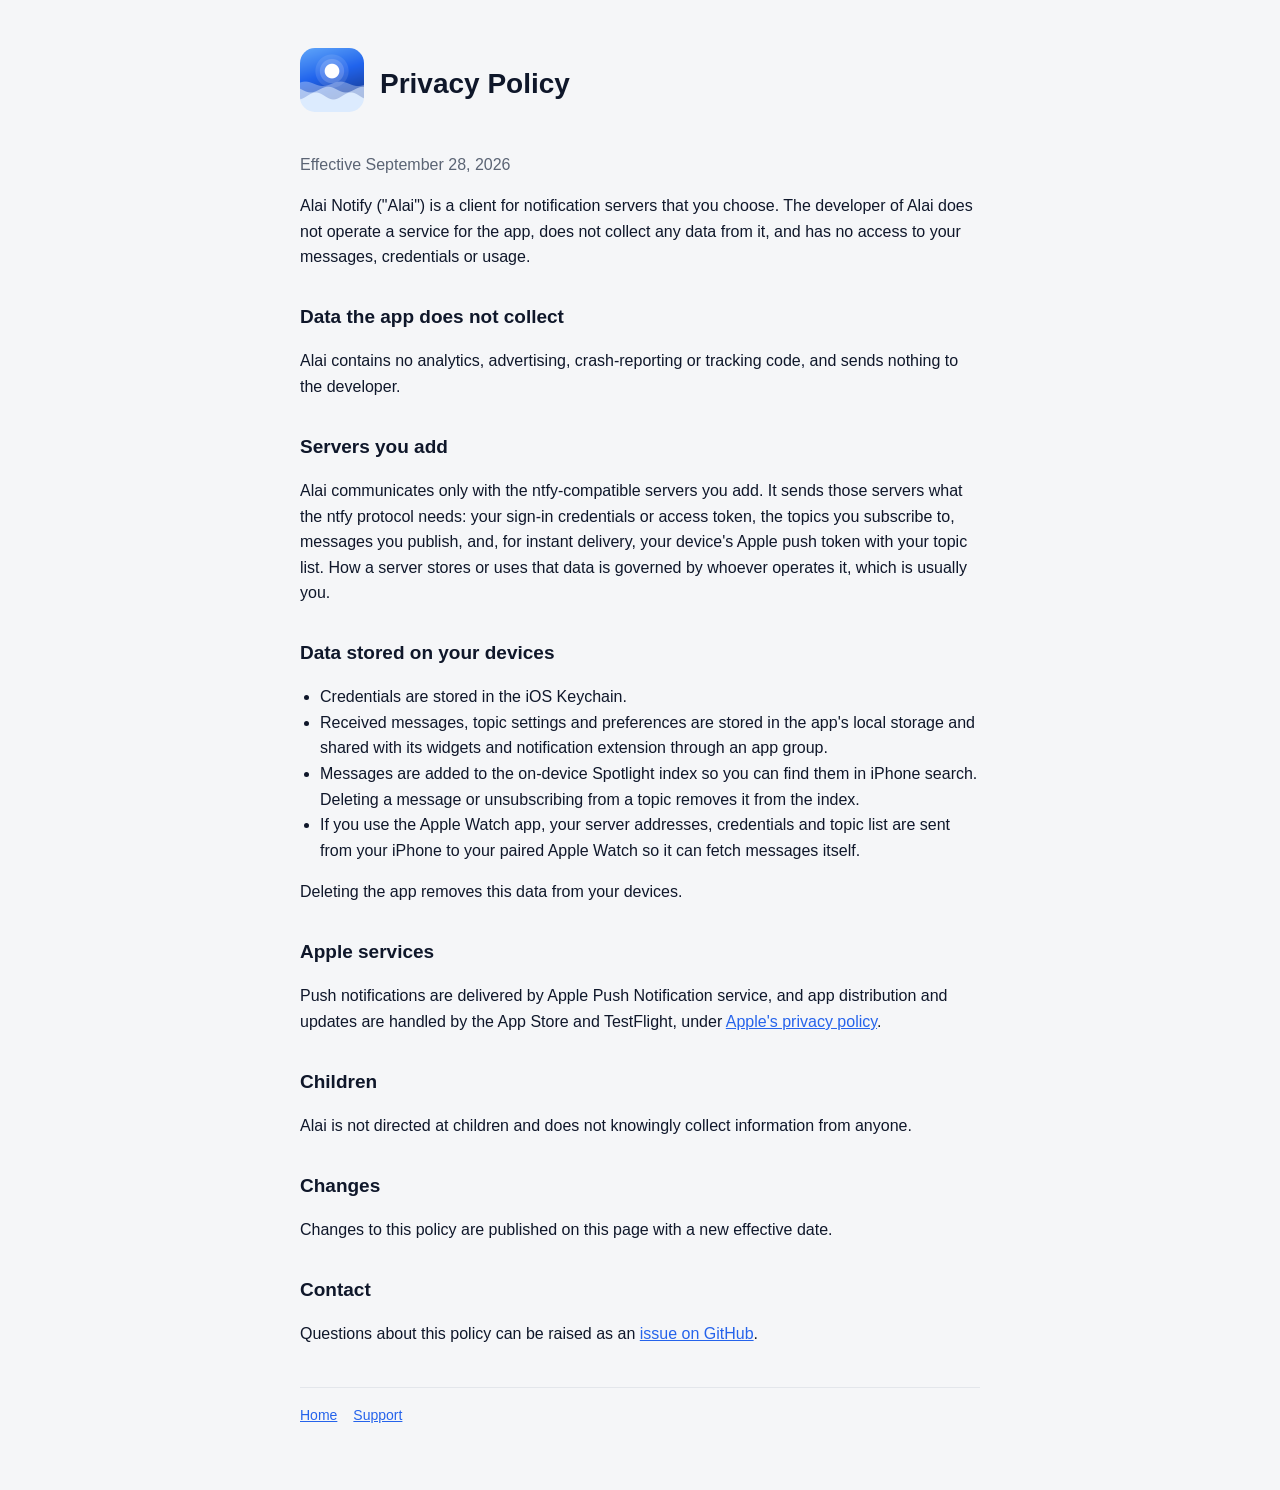
==== docs/privacy.html @ 18d11450 "Add privacy and support pages; make the app iPhone-only docs/ holds the landing, privacy policy and " ====
<!doctype html>
<html lang="en">
<head>
<meta charset="utf-8">
<meta name="viewport" content="width=device-width, initial-scale=1">
<title>Alai Notify Privacy Policy</title>
<link rel="icon" href="icon.png">
<link rel="stylesheet" href="style.css">
</head>
<body>
<main>
<header><a href="index.html"><img src="icon.png" alt="Alai Notify"></a><h1>Privacy Policy</h1></header>
<p class="muted">Effective September 28, 2026</p>
<p>Alai Notify ("Alai") is a client for notification servers that you choose. The developer of Alai does not operate a service for the app, does not collect any data from it, and has no access to your messages, credentials or usage.</p>

<h2>Data the app does not collect</h2>
<p>Alai contains no analytics, advertising, crash-reporting or tracking code, and sends nothing to the developer.</p>

<h2>Servers you add</h2>
<p>Alai communicates only with the ntfy-compatible servers you add. It sends those servers what the ntfy protocol needs: your sign-in credentials or access token, the topics you subscribe to, messages you publish, and, for instant delivery, your device's Apple push token with your topic list. How a server stores or uses that data is governed by whoever operates it, which is usually you.</p>

<h2>Data stored on your devices</h2>
<ul>
<li>Credentials are stored in the iOS Keychain.</li>
<li>Received messages, topic settings and preferences are stored in the app's local storage and shared with its widgets and notification extension through an app group.</li>
<li>Messages are added to the on-device Spotlight index so you can find them in iPhone search. Deleting a message or unsubscribing from a topic removes it from the index.</li>
<li>If you use the Apple Watch app, your server addresses, credentials and topic list are sent from your iPhone to your paired Apple Watch so it can fetch messages itself.</li>
</ul>
<p>Deleting the app removes this data from your devices.</p>

<h2>Apple services</h2>
<p>Push notifications are delivered by Apple Push Notification service, and app distribution and updates are handled by the App Store and TestFlight, under <a href="https://www.apple.com/legal/privacy/">Apple's privacy policy</a>.</p>

<h2>Children</h2>
<p>Alai is not directed at children and does not knowingly collect information from anyone.</p>

<h2>Changes</h2>
<p>Changes to this policy are published on this page with a new effective date.</p>

<h2>Contact</h2>
<p>Questions about this policy can be raised as an <a href="https://github.com/linusr/ntfy-ios/issues">issue on GitHub</a>.</p>
<nav><a href="index.html">Home</a><a href="support.html">Support</a></nav>
</main>
</body>
</html>
---- docs/style.css ----
:root {
  --bg: #f5f6f8;
  --surface: #ffffff;
  --text: #0f172a;
  --muted: #5b6474;
  --border: #e3e6eb;
  --accent: #2563eb;
  color-scheme: light dark;
}
@media (prefers-color-scheme: dark) {
  :root {
    --bg: #0b0f14;
    --surface: #131a22;
    --text: #e6e9ee;
    --muted: #97a1b0;
    --border: #232c37;
    --accent: #60a5fa;
  }
}
* { box-sizing: border-box; }
body {
  margin: 0;
  background: var(--bg);
  color: var(--text);
  font: 16px/1.6 -apple-system, BlinkMacSystemFont, "Segoe UI", Roboto, sans-serif;
}
main { max-width: 720px; margin: 0 auto; padding: 48px 20px 64px; }
header { display: flex; align-items: center; gap: 16px; margin-bottom: 32px; }
header img { width: 64px; height: 64px; border-radius: 15px; }
header a { color: inherit; text-decoration: none; }
h1 { font-size: 28px; line-height: 1.2; margin: 0; }
h2 { font-size: 19px; margin: 32px 0 8px; }
p, li { color: var(--text); }
.muted { color: var(--muted); }
a { color: var(--accent); }
.card { background: var(--surface); border: 1px solid var(--border); border-radius: 16px; padding: 20px 24px; margin: 16px 0; }
nav { margin-top: 40px; padding-top: 16px; border-top: 1px solid var(--border); font-size: 14px; }
nav a { margin-right: 16px; }
ul { padding-left: 20px; }
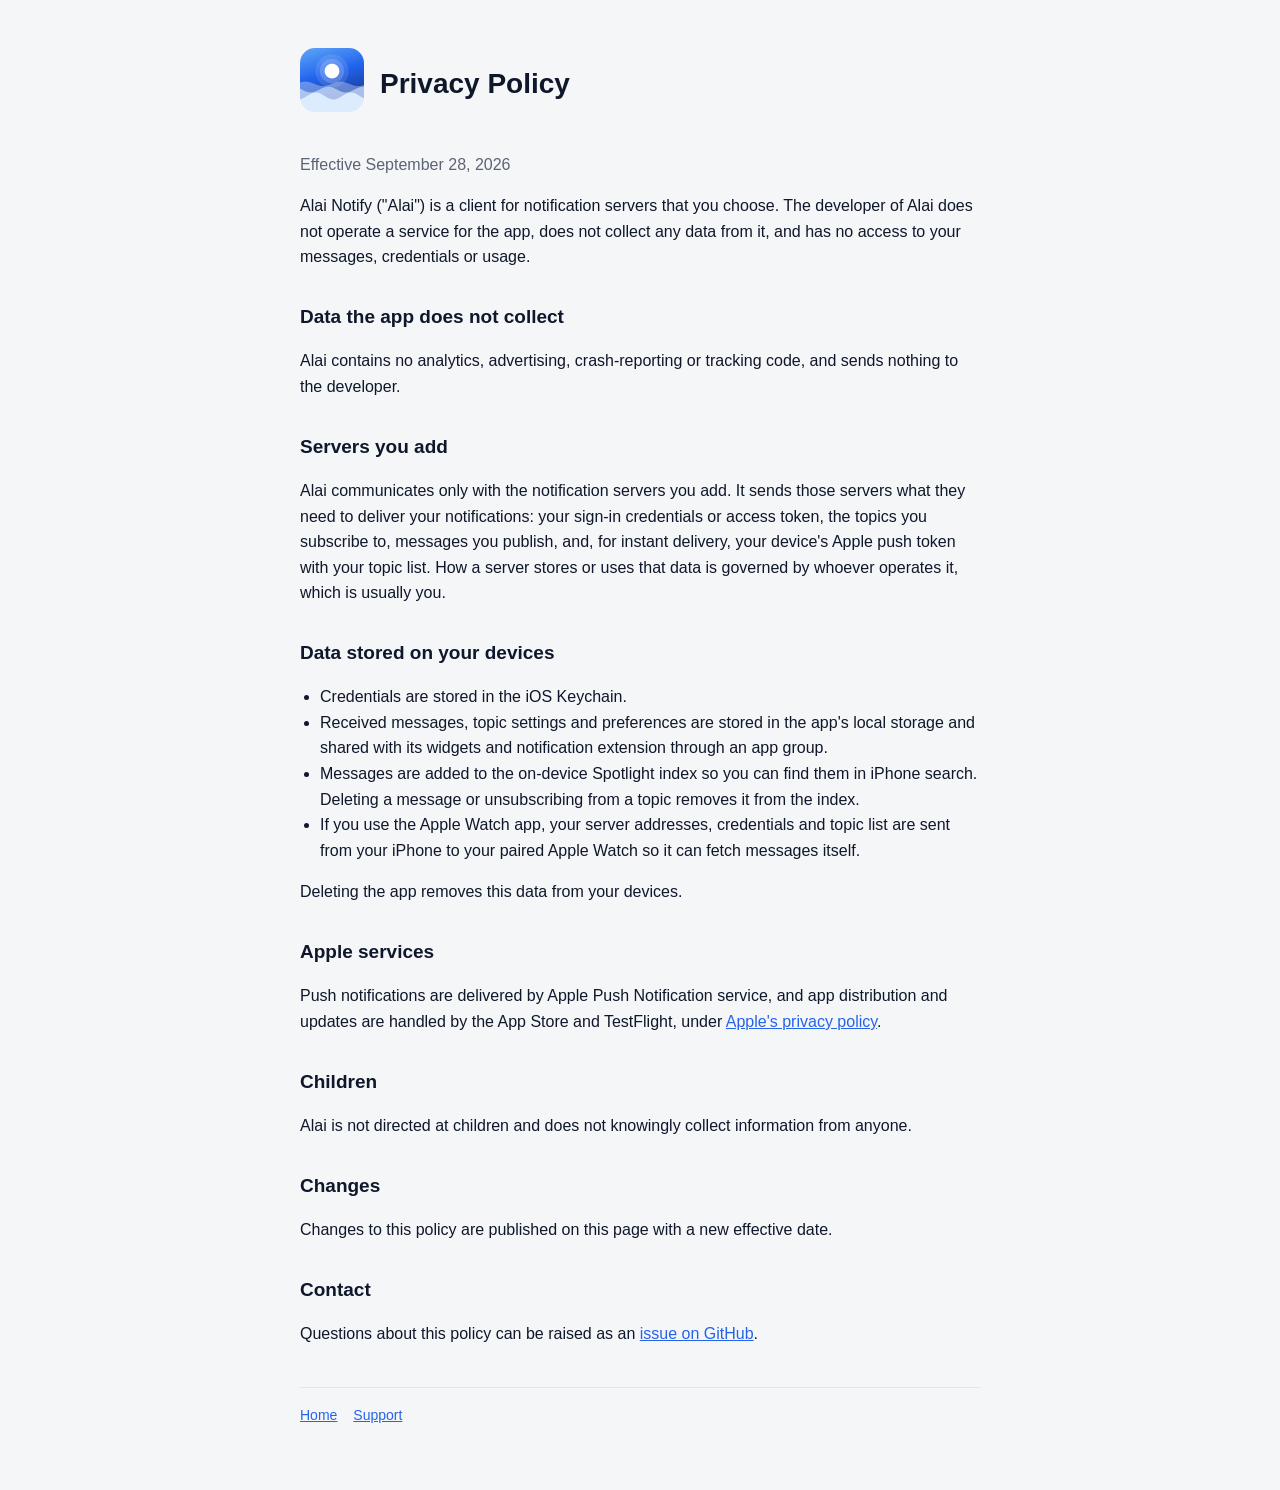
==== commit e89f343f: "Brand pages, links and app text as Alai - Link to github.com/linusr/alai and linusr/alai-server; the" ====
--- a/docs/privacy.html
+++ b/docs/privacy.html
@@ -17,7 +17,7 @@
 <p>Alai contains no analytics, advertising, crash-reporting or tracking code, and sends nothing to the developer.</p>
 
 <h2>Servers you add</h2>
-<p>Alai communicates only with the ntfy-compatible servers you add. It sends those servers what the ntfy protocol needs: your sign-in credentials or access token, the topics you subscribe to, messages you publish, and, for instant delivery, your device's Apple push token with your topic list. How a server stores or uses that data is governed by whoever operates it, which is usually you.</p>
+<p>Alai communicates only with the notification servers you add. It sends those servers what they need to deliver your notifications: your sign-in credentials or access token, the topics you subscribe to, messages you publish, and, for instant delivery, your device's Apple push token with your topic list. How a server stores or uses that data is governed by whoever operates it, which is usually you.</p>
 
 <h2>Data stored on your devices</h2>
 <ul>
@@ -38,7 +38,7 @@
 <p>Changes to this policy are published on this page with a new effective date.</p>
 
 <h2>Contact</h2>
-<p>Questions about this policy can be raised as an <a href="https://github.com/linusr/ntfy-ios/issues">issue on GitHub</a>.</p>
+<p>Questions about this policy can be raised as an <a href="https://github.com/linusr/alai/issues">issue on GitHub</a>.</p>
 <nav><a href="index.html">Home</a><a href="support.html">Support</a></nav>
 </main>
 </body>
